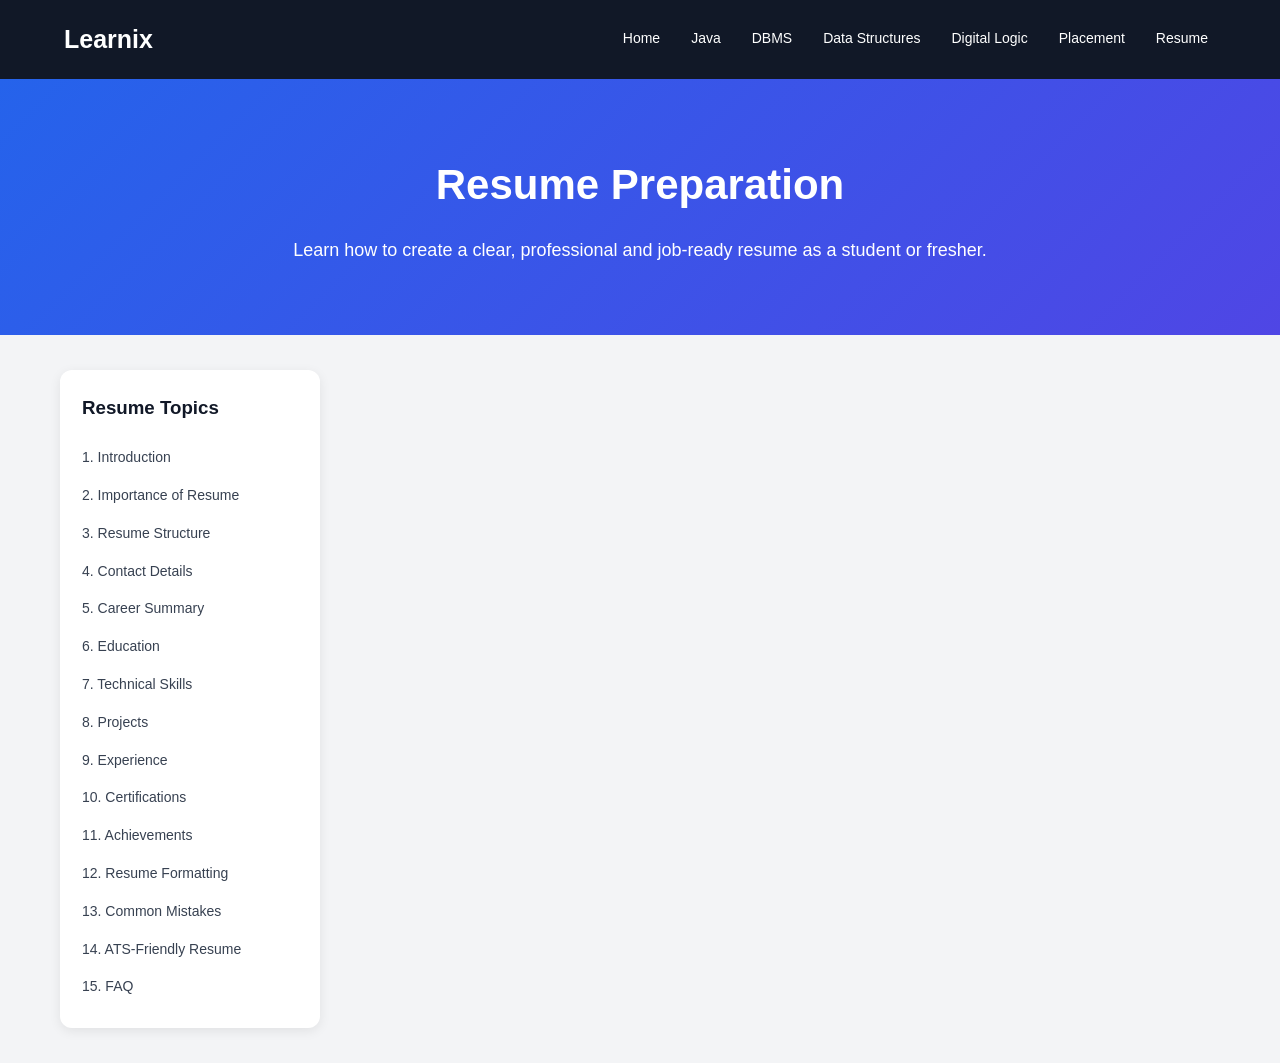
==== resume.html @ 92ce7f6e "Create resume.html" ====
<!DOCTYPE html>
<html lang="en">
<head>

  <meta charset="UTF-8">

  <meta name="viewport" content="width=device-width, initial-scale=1.0">

  <title>Resume Preparation: Complete Guide | Learnix</title>

  <meta
    name="description"
    content="Learn how to create a professional resume with simple guidance on resume sections, skills, projects, education, formatting and interview preparation."
  >

  <meta
    name="keywords"
    content="resume preparation, resume format, student resume, fresher resume, resume tips, job resume, professional resume"
  >

  <meta name="author" content="Learnix">


  <style>

    * {
      box-sizing: border-box;
      margin: 0;
      padding: 0;
    }

    body {
      font-family: Arial, Helvetica, sans-serif;
      background: #f3f4f6;
      color: #1f2937;
      line-height: 1.7;
    }


    /* HEADER */

    header {
      background: #111827;
      color: white;
      padding: 18px 5%;
      position: sticky;
      top: 0;
      z-index: 1000;
    }

    .nav-container {
      max-width: 1200px;
      margin: auto;
      display: flex;
      justify-content: space-between;
      align-items: center;
      gap: 20px;
    }

    .logo {
      font-size: 25px;
      font-weight: bold;
      color: white;
      text-decoration: none;
    }

    nav {
      display: flex;
      flex-wrap: wrap;
      gap: 15px;
    }

    nav a {
      color: white;
      text-decoration: none;
      font-size: 14px;
      padding: 6px 8px;
      border-radius: 5px;
    }

    nav a:hover {
      background: #374151;
    }


    /* HERO */

    .hero {
      background: linear-gradient(135deg, #2563eb, #4f46e5);
      color: white;
      text-align: center;
      padding: 70px 20px;
    }

    .hero h1 {
      font-size: 42px;
      margin-bottom: 15px;
    }

    .hero p {
      max-width: 800px;
      margin: auto;
      font-size: 18px;
    }


    /* PAGE LAYOUT */

    .page-container {
      max-width: 1200px;
      margin: 35px auto;
      padding: 0 20px;
      display: grid;
      grid-template-columns: 260px 1fr;
      gap: 30px;
    }


    /* SIDEBAR */

    .sidebar {
      background: white;
      padding: 22px;
      border-radius: 12px;
      height: fit-content;
      position: sticky;
      top: 90px;
      box-shadow: 0 3px 12px rgba(0, 0, 0, 0.08);
    }

    .sidebar h3 {
      margin-bottom: 15px;
      color: #111827;
    }

    .sidebar a {
      display: block;
      color: #374151;
      text-decoration: none;
      padding: 7px 0;
      font-size: 14px;
    }

    .sidebar a:hover {
      color: #2563eb;
    }


    /* CONTENT */

    .content-section {
      background: white;
      padding: 28px;
      margin-bottom: 25px;
      border-radius: 12px;
      box-shadow: 0 3px 12px rgba(0, 0, 0, 0.07);
    }

    .content-section h2 {
      color: #111827;
      margin-bottom: 15px;
      font-size: 28px;
    }

    .content-section h3 {
      color: #2563eb;
      margin-top: 22px;
      margin-bottom: 10px;
      font-size: 21px;
    }

    .content-section p {
      margin-bottom: 14px;
    }

    .content-section ul,
    .content-section ol {
      margin-left: 25px;
      margin-bottom: 15px;
    }

    .content-section li {
      margin-bottom: 7px;
    }


    /* INFO BOX */

    .info-box {
      background: #eff6ff;
      border-left: 5px solid #2563eb;
      padding: 16px;
      margin: 18px 0;
      border-radius: 6px;
    }


    /* CODE / EXAMPLE BOX */

    .code-box {
      background: #111827;
      color: #f9fafb;
      padding: 18px;
      border-radius: 8px;
      margin: 18px 0;
      overflow-x: auto;
      white-space: pre-wrap;
      font-family: "Courier New", monospace;
      font-size: 14px;
    }


    /* TABLE */

    table {
      width: 100%;
      border-collapse: collapse;
      margin: 20px 0;
      background: white;
    }

    th,
    td {
      border: 1px solid #d1d5db;
      padding: 10px;
      text-align: center;
    }

    th {
      background: #e5e7eb;
      font-weight: bold;
    }


    /* FOOTER */

    footer {
      background: #111827;
      color: white;
      padding: 35px 20px;
      margin-top: 40px;
      text-align: center;
    }

    .footer-links {
      margin: 15px 0;
      display: flex;
      justify-content: center;
      flex-wrap: wrap;
      gap: 18px;
    }

    .footer-links a {
      color: #dbeafe;
      text-decoration: none;
      font-size: 14px;
    }

    .footer-links a:hover {
      color: white;
      text-decoration: underline;
    }


    /* MOBILE */

    @media (max-width: 800px) {

      .nav-container {
        flex-direction: column;
      }

      nav {
        justify-content: center;
      }

      .hero h1 {
        font-size: 32px;
      }

      .page-container {
        grid-template-columns: 1fr;
      }

      .sidebar {
        position: static;
      }

      .content-section {
        padding: 20px;
      }

      table {
        display: block;
        overflow-x: auto;
        white-space: nowrap;
      }

    }

  </style>

</head>


<body>


  <!-- HEADER -->

  <header>

    <div class="nav-container">

      <a href="index.html" class="logo">
        Learnix
      </a>

      <nav>

        <a href="index.html">Home</a>

        <a href="java.html">Java</a>

        <a href="dbms.html">DBMS</a>

        <a href="data-structures.html">Data Structures</a>

        <a href="digital-logic.html">Digital Logic</a>

        <a href="placement.html">Placement</a>

        <a href="resume.html">Resume</a>

      </nav>

    </div>

  </header>


  <!-- HERO -->

  <section class="hero">

    <h1>Resume Preparation</h1>

    <p>
      Learn how to create a clear, professional and
      job-ready resume as a student or fresher.
    </p>

  </section>


  <!-- PAGE CONTAINER -->

  <div class="page-container">


    <!-- SIDEBAR -->

    <aside class="sidebar">

      <h3>Resume Topics</h3>

      <a href="#introduction">1. Introduction</a>

      <a href="#resume-importance">2. Importance of Resume</a>

      <a href="#resume-structure">3. Resume Structure</a>

      <a href="#contact-details">4. Contact Details</a>

      <a href="#career-summary">5. Career Summary</a>

      <a href="#education">6. Education</a>

      <a href="#skills">7. Technical Skills</a>

      <a href="#projects">8. Projects</a>

      <a href="#experience">9. Experience</a>

      <a href="#certifications">10. Certifications</a>

      <a href="#achievements">11. Achievements</a>

      <a href="#formatting">12. Resume Formatting</a>

      <a href="#mistakes">13. Common Mistakes</a>

      <a href="#ats">14. ATS-Friendly Resume</a>

      <a href="#faq">15. FAQ</a>

    </aside>


    <!-- MAIN CONTENT -->

    <main>
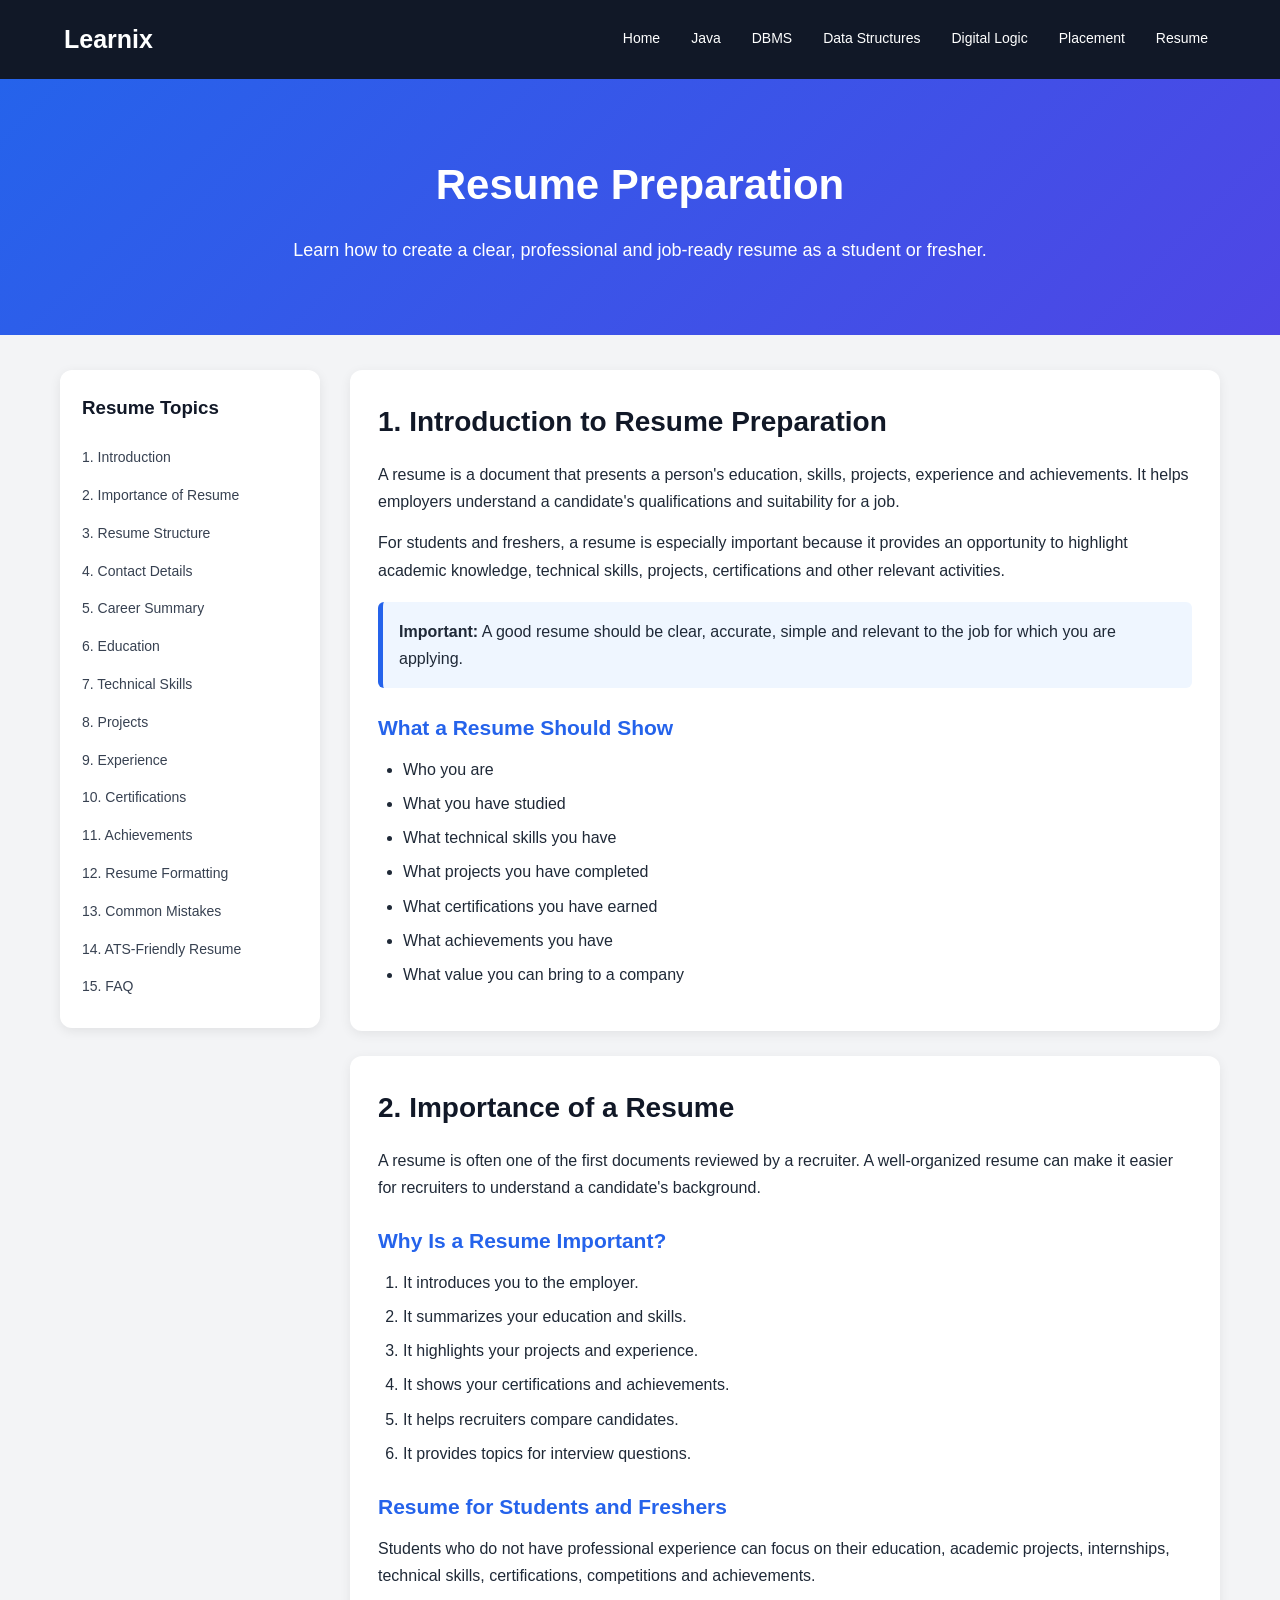
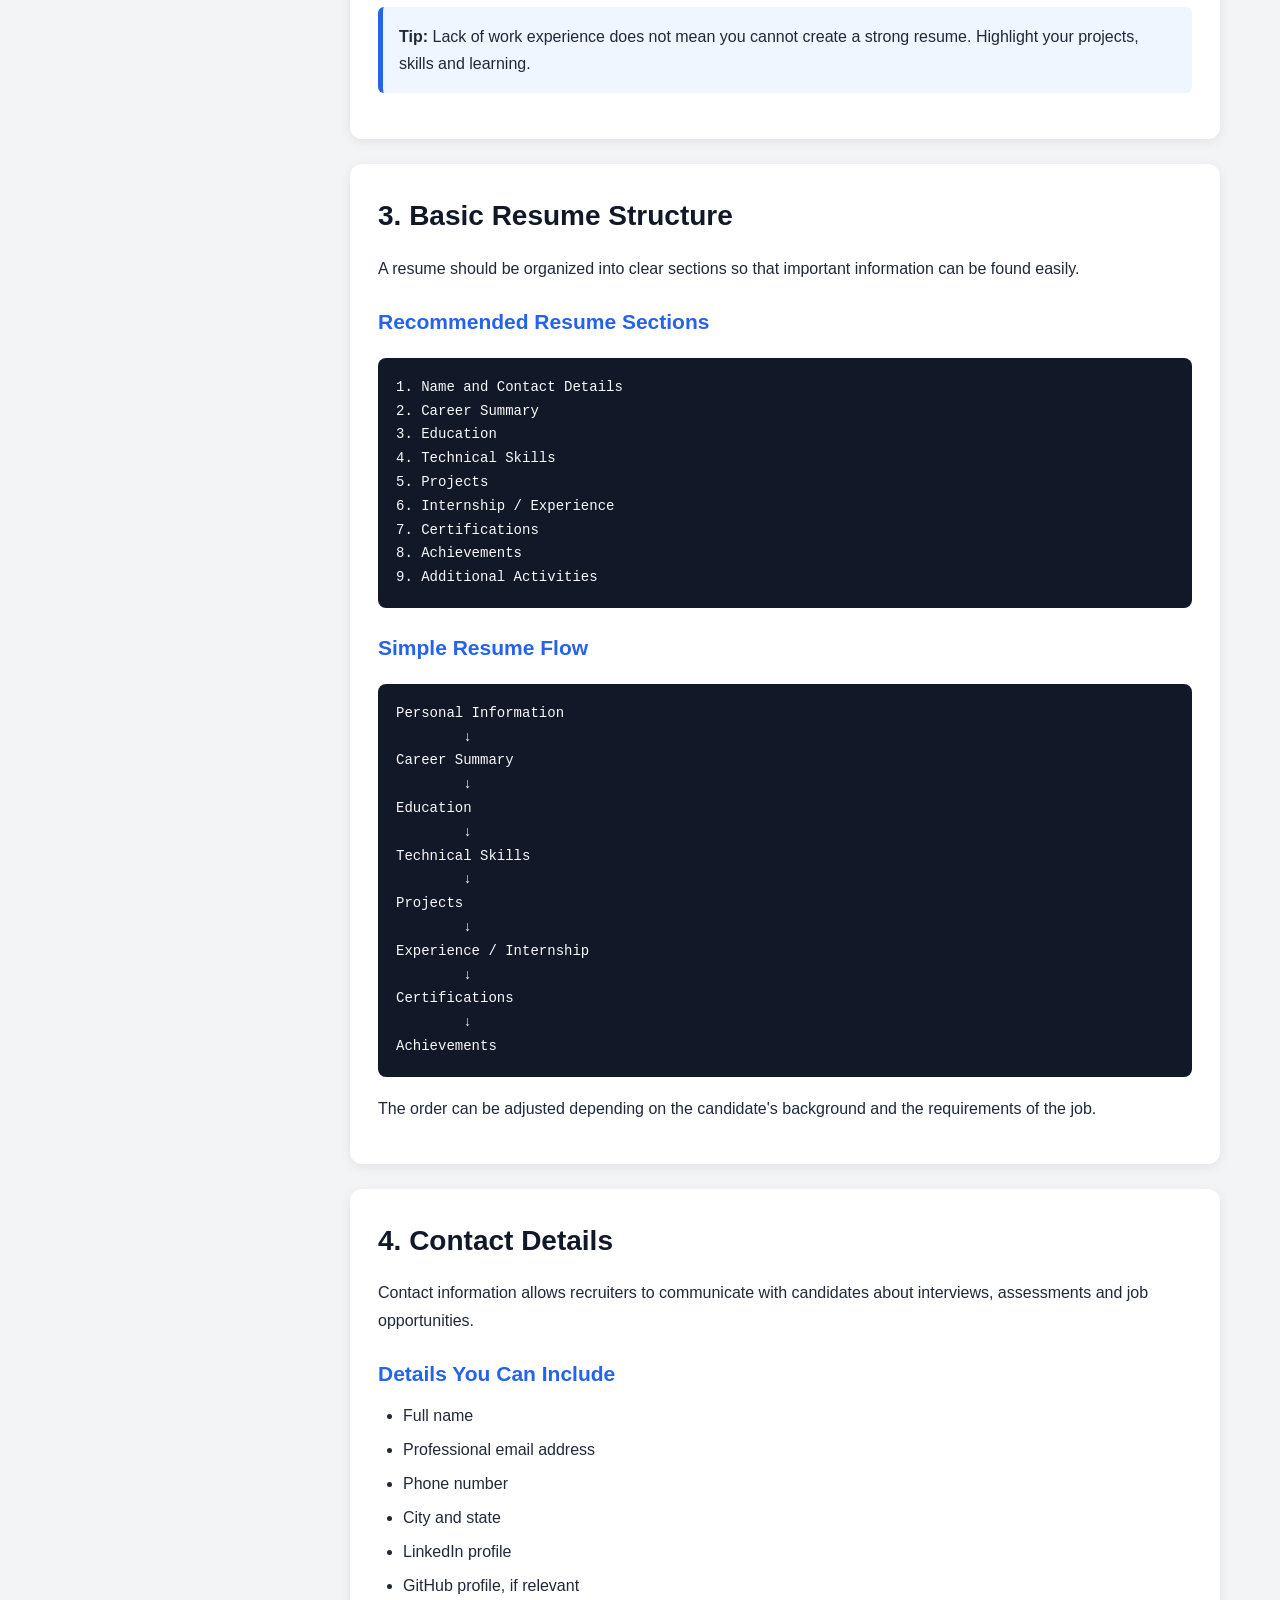
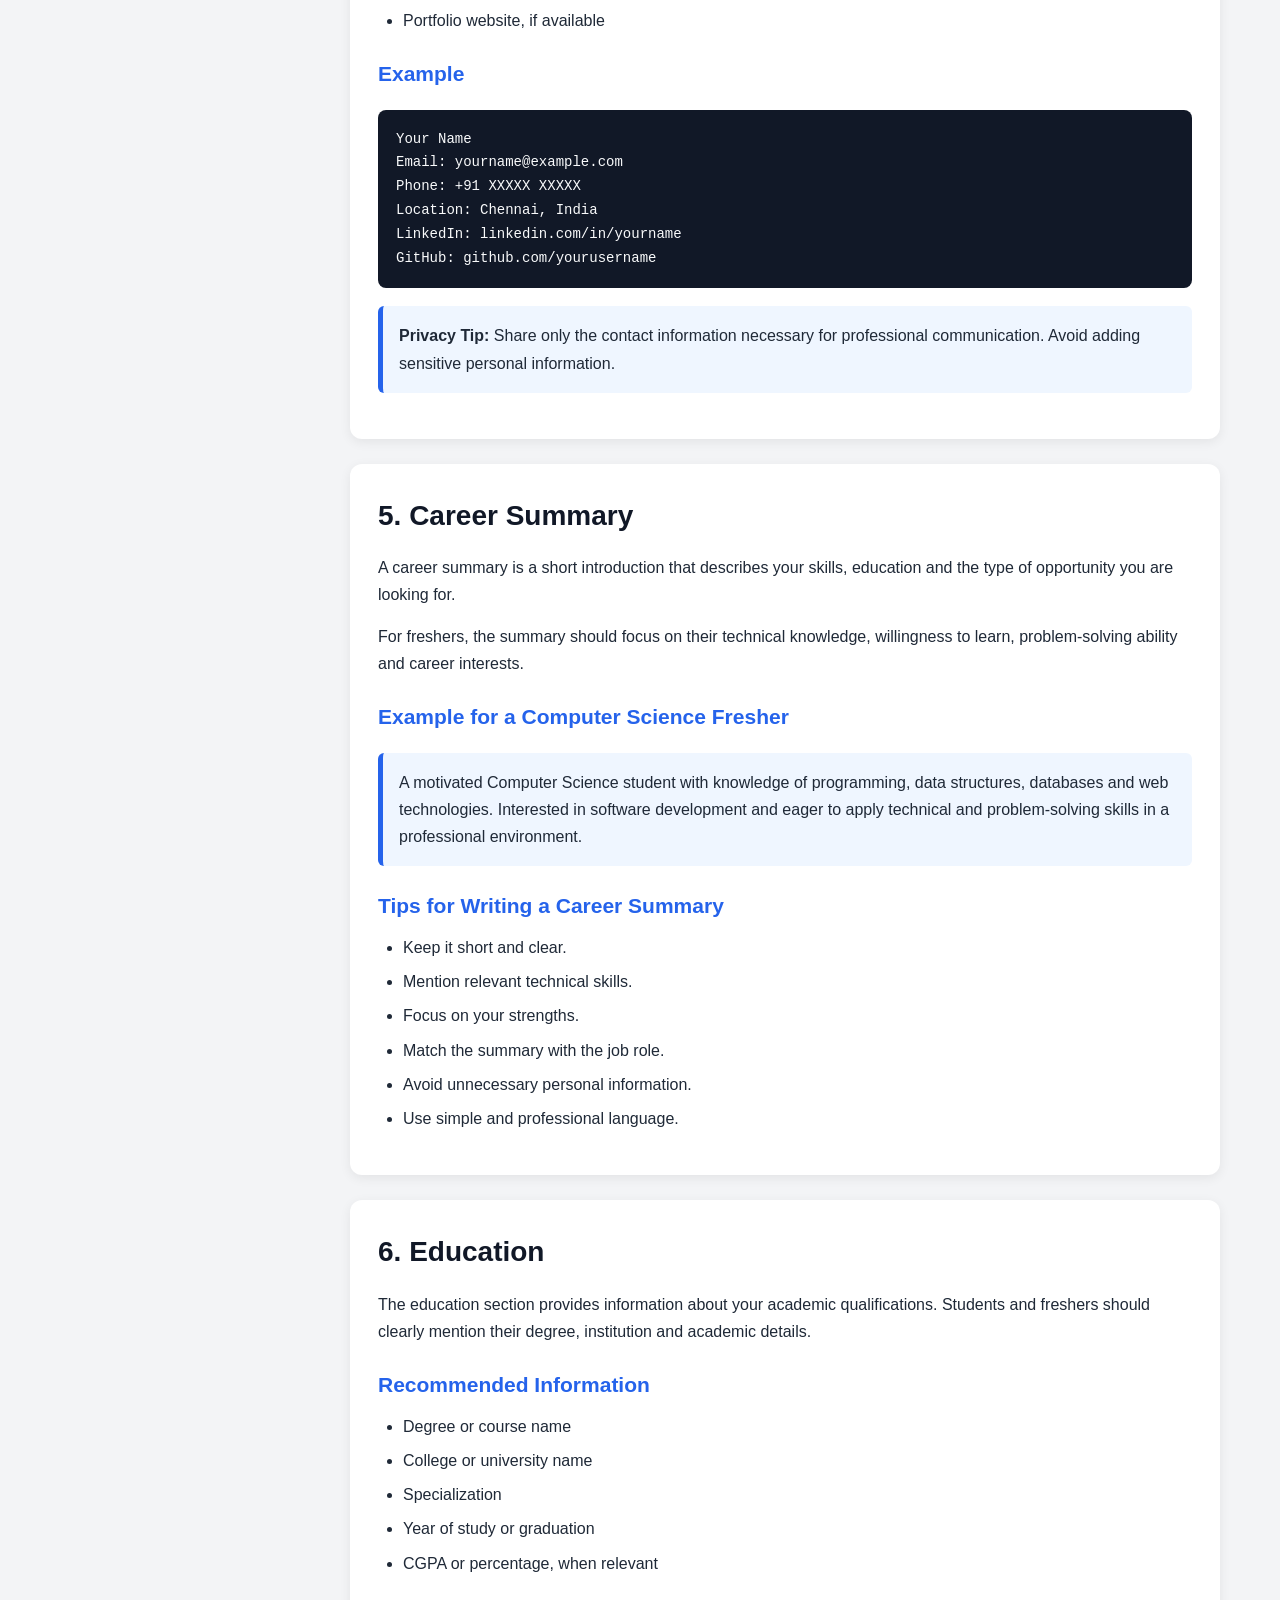
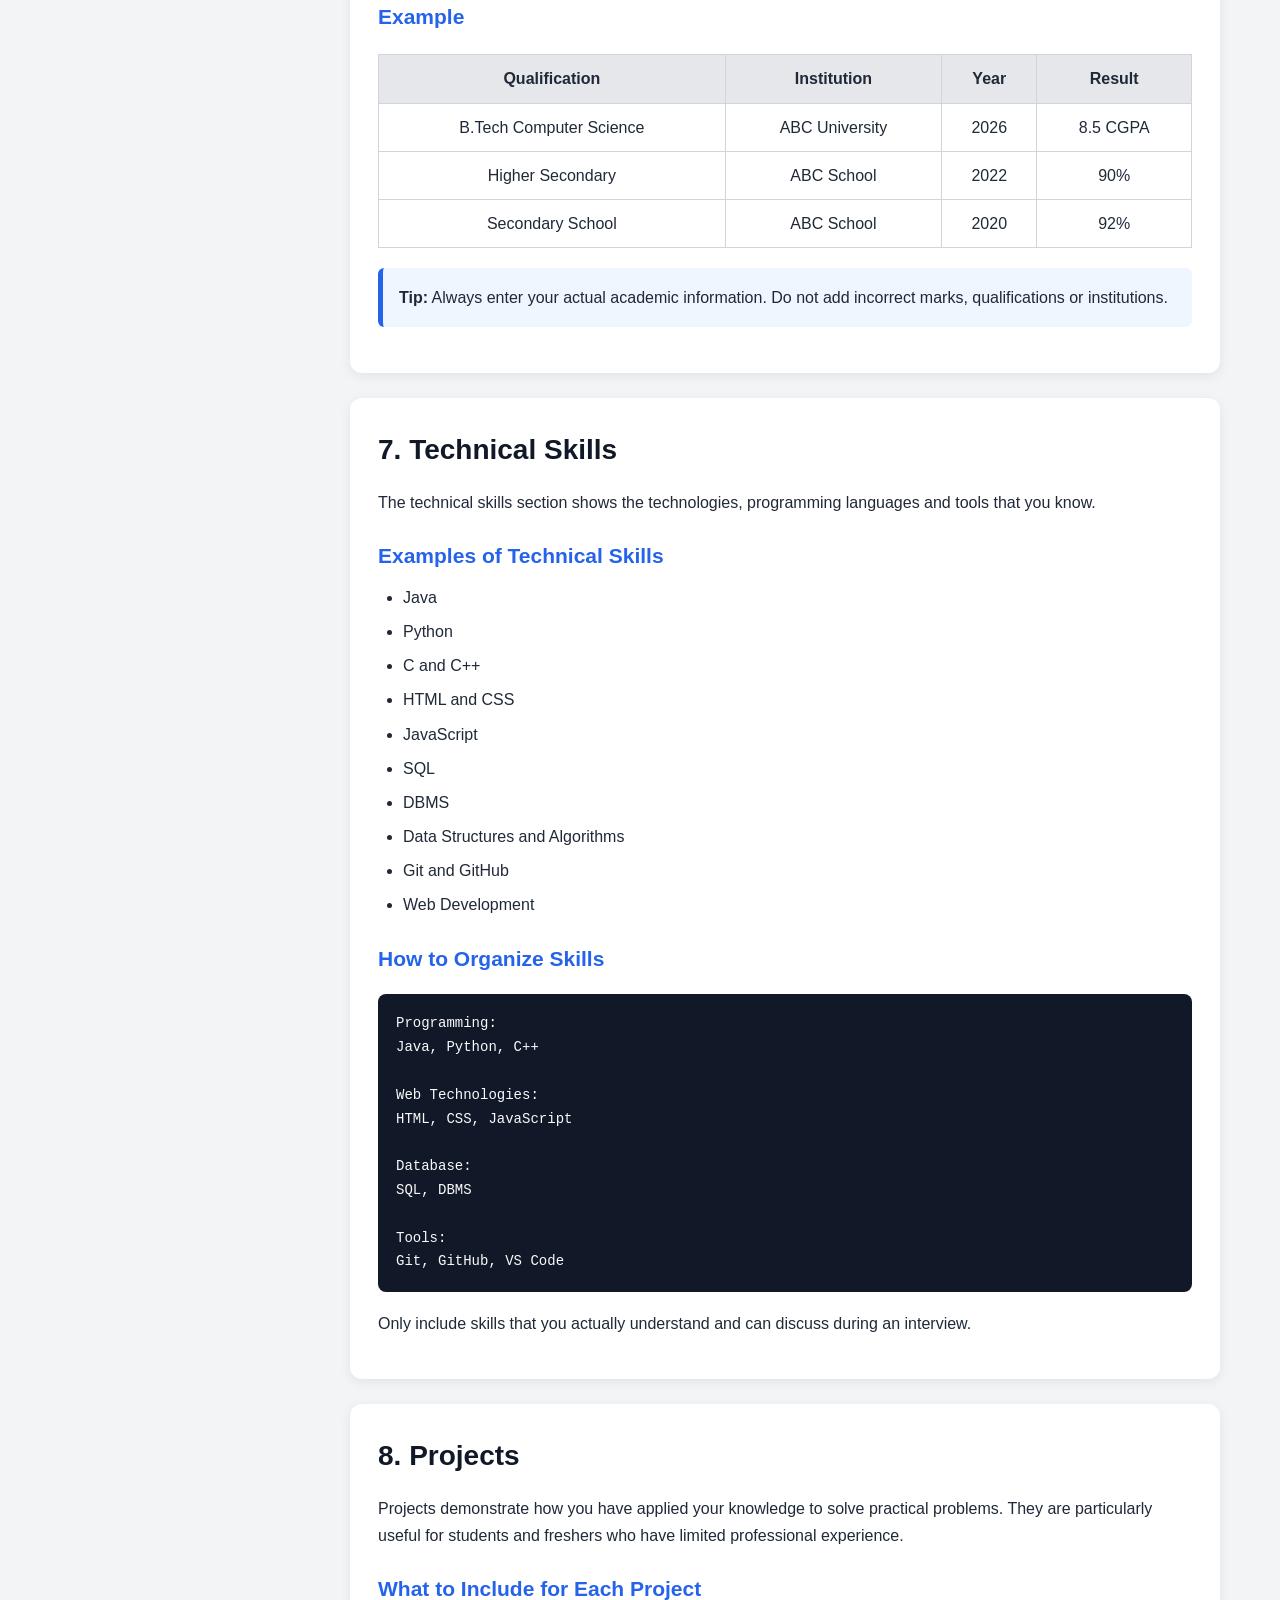
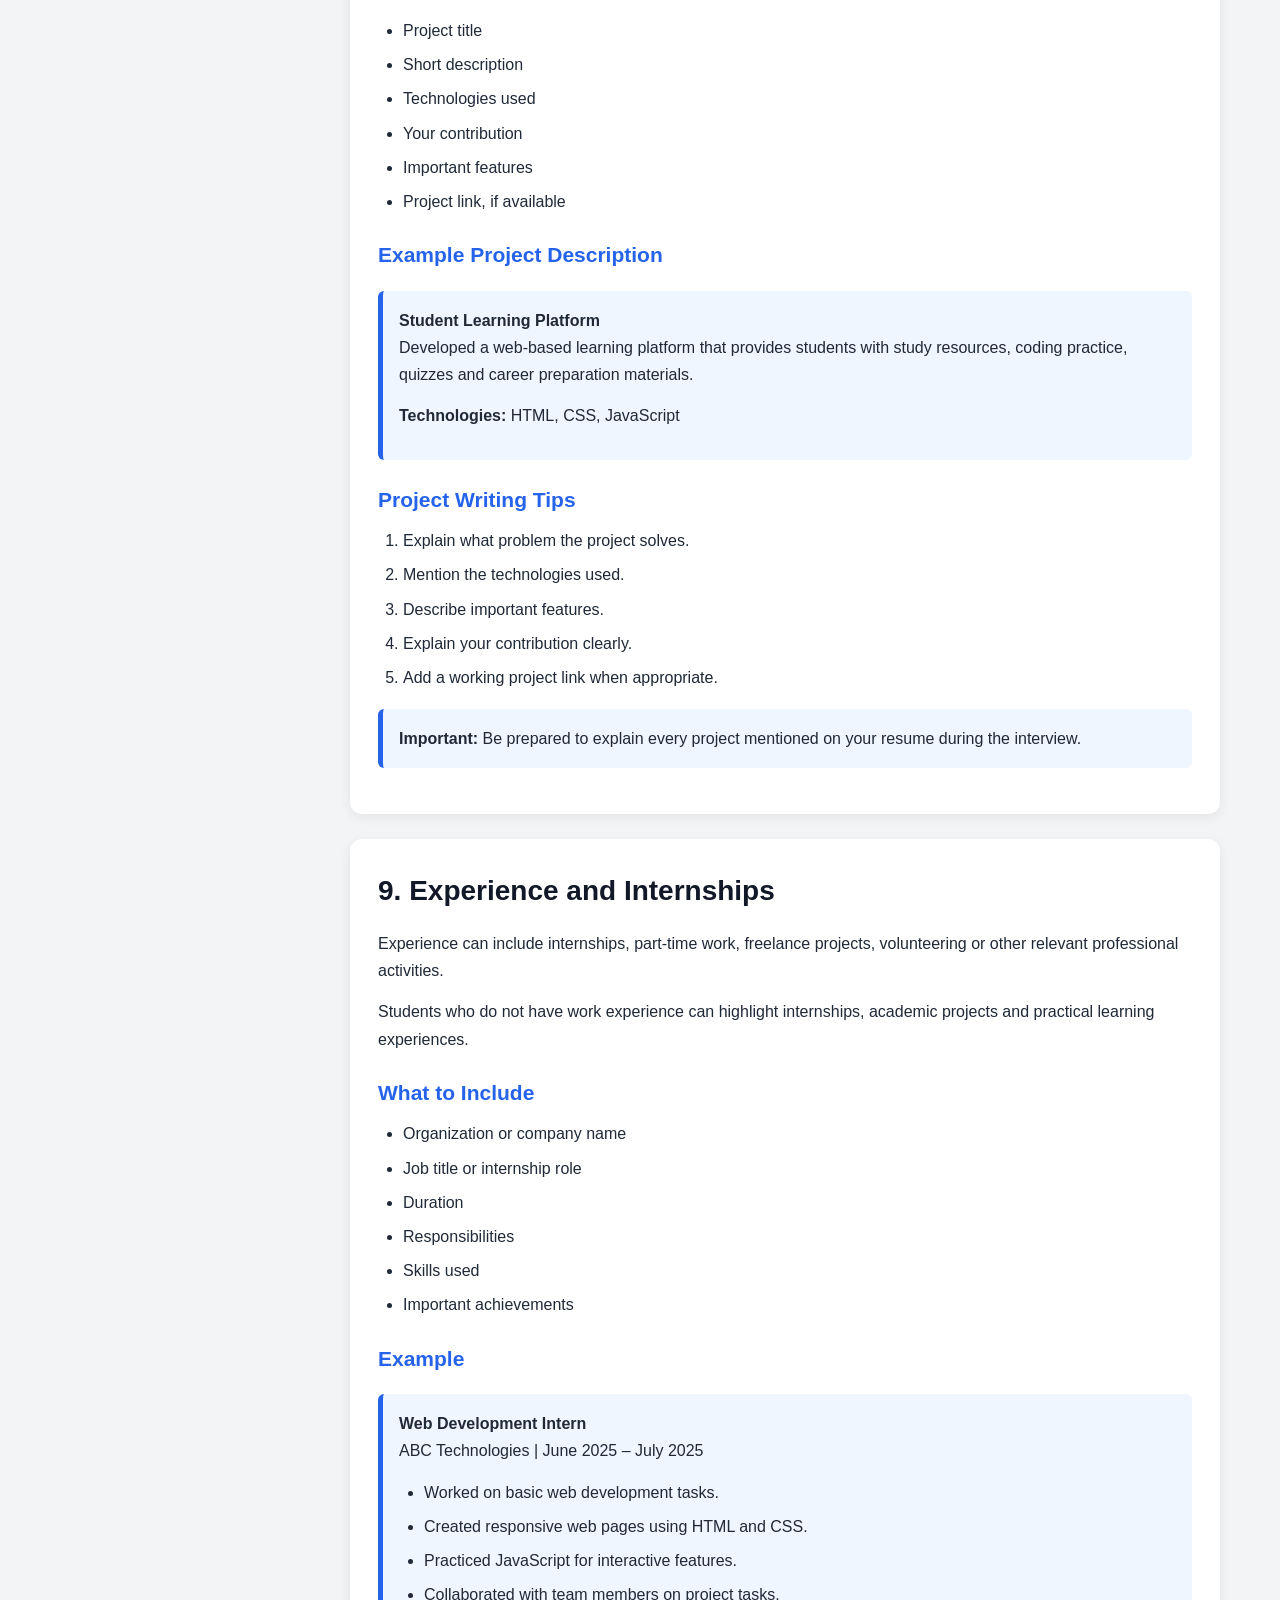
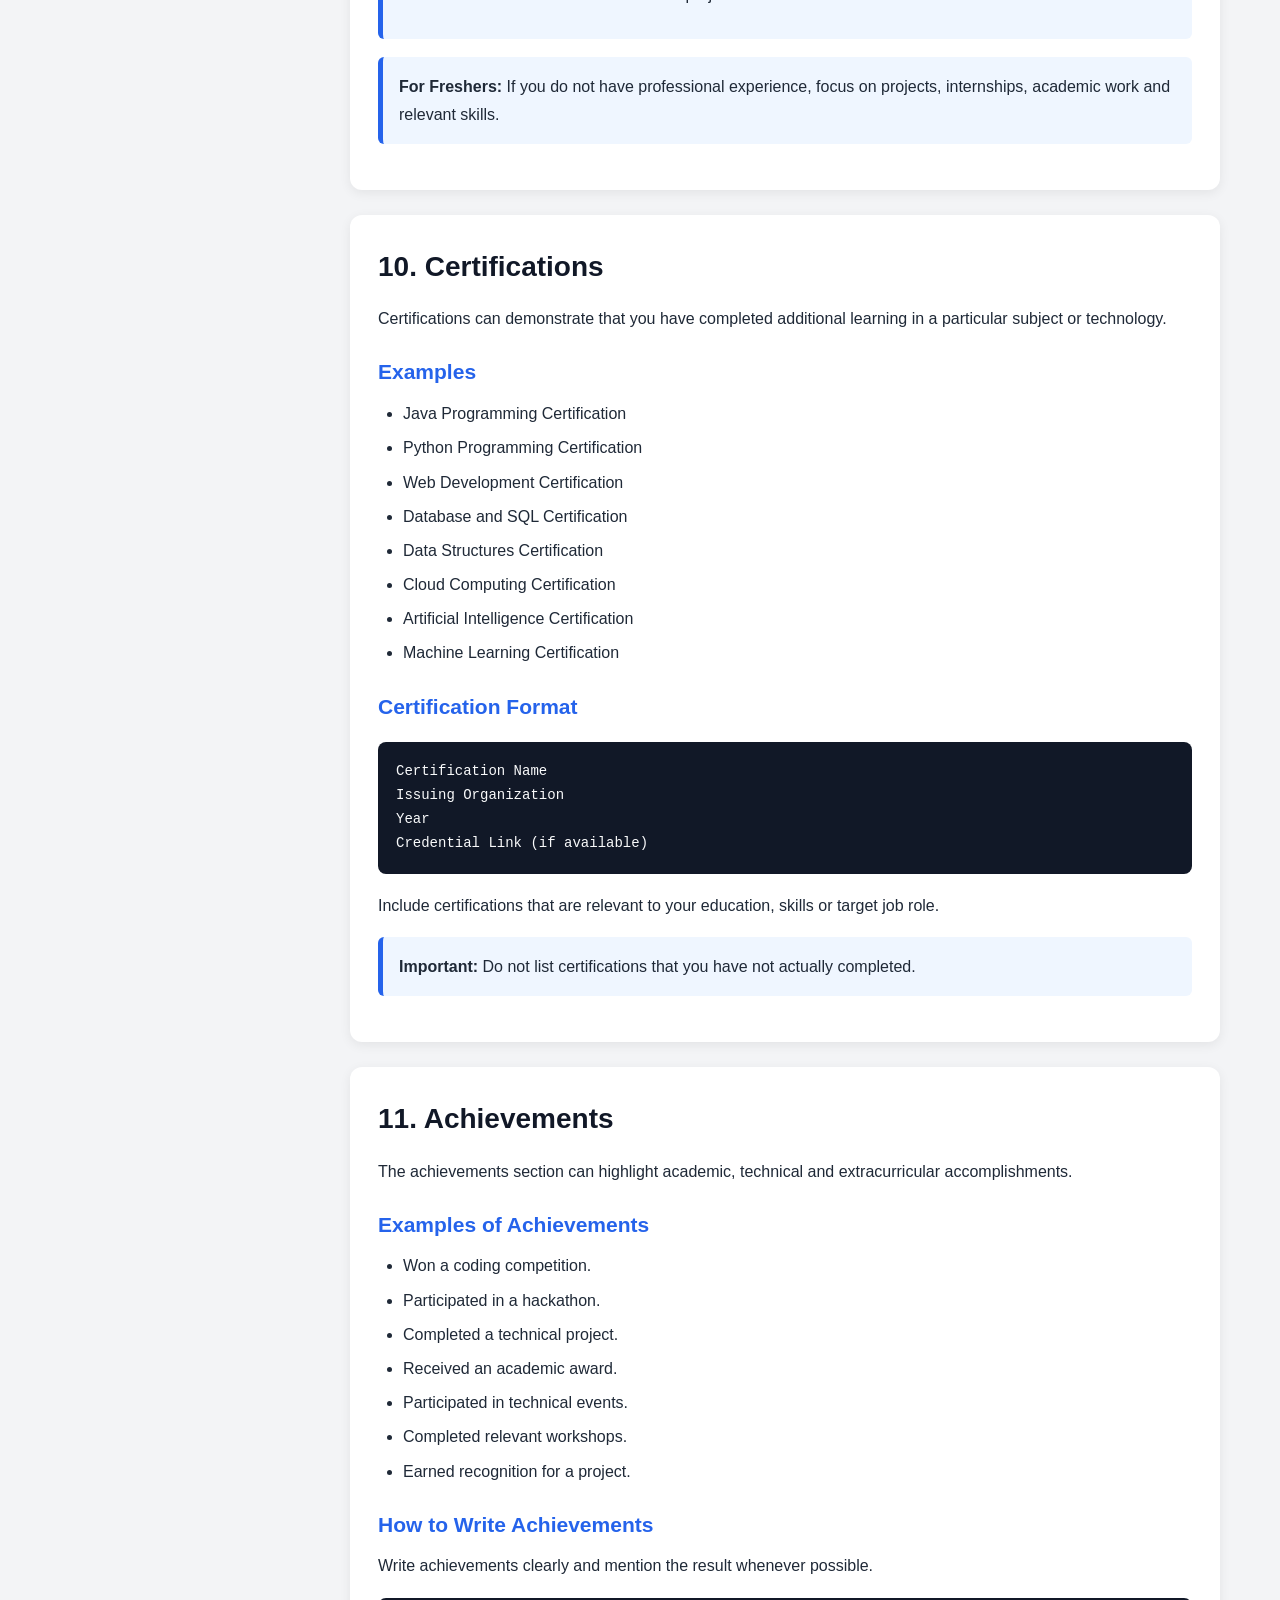
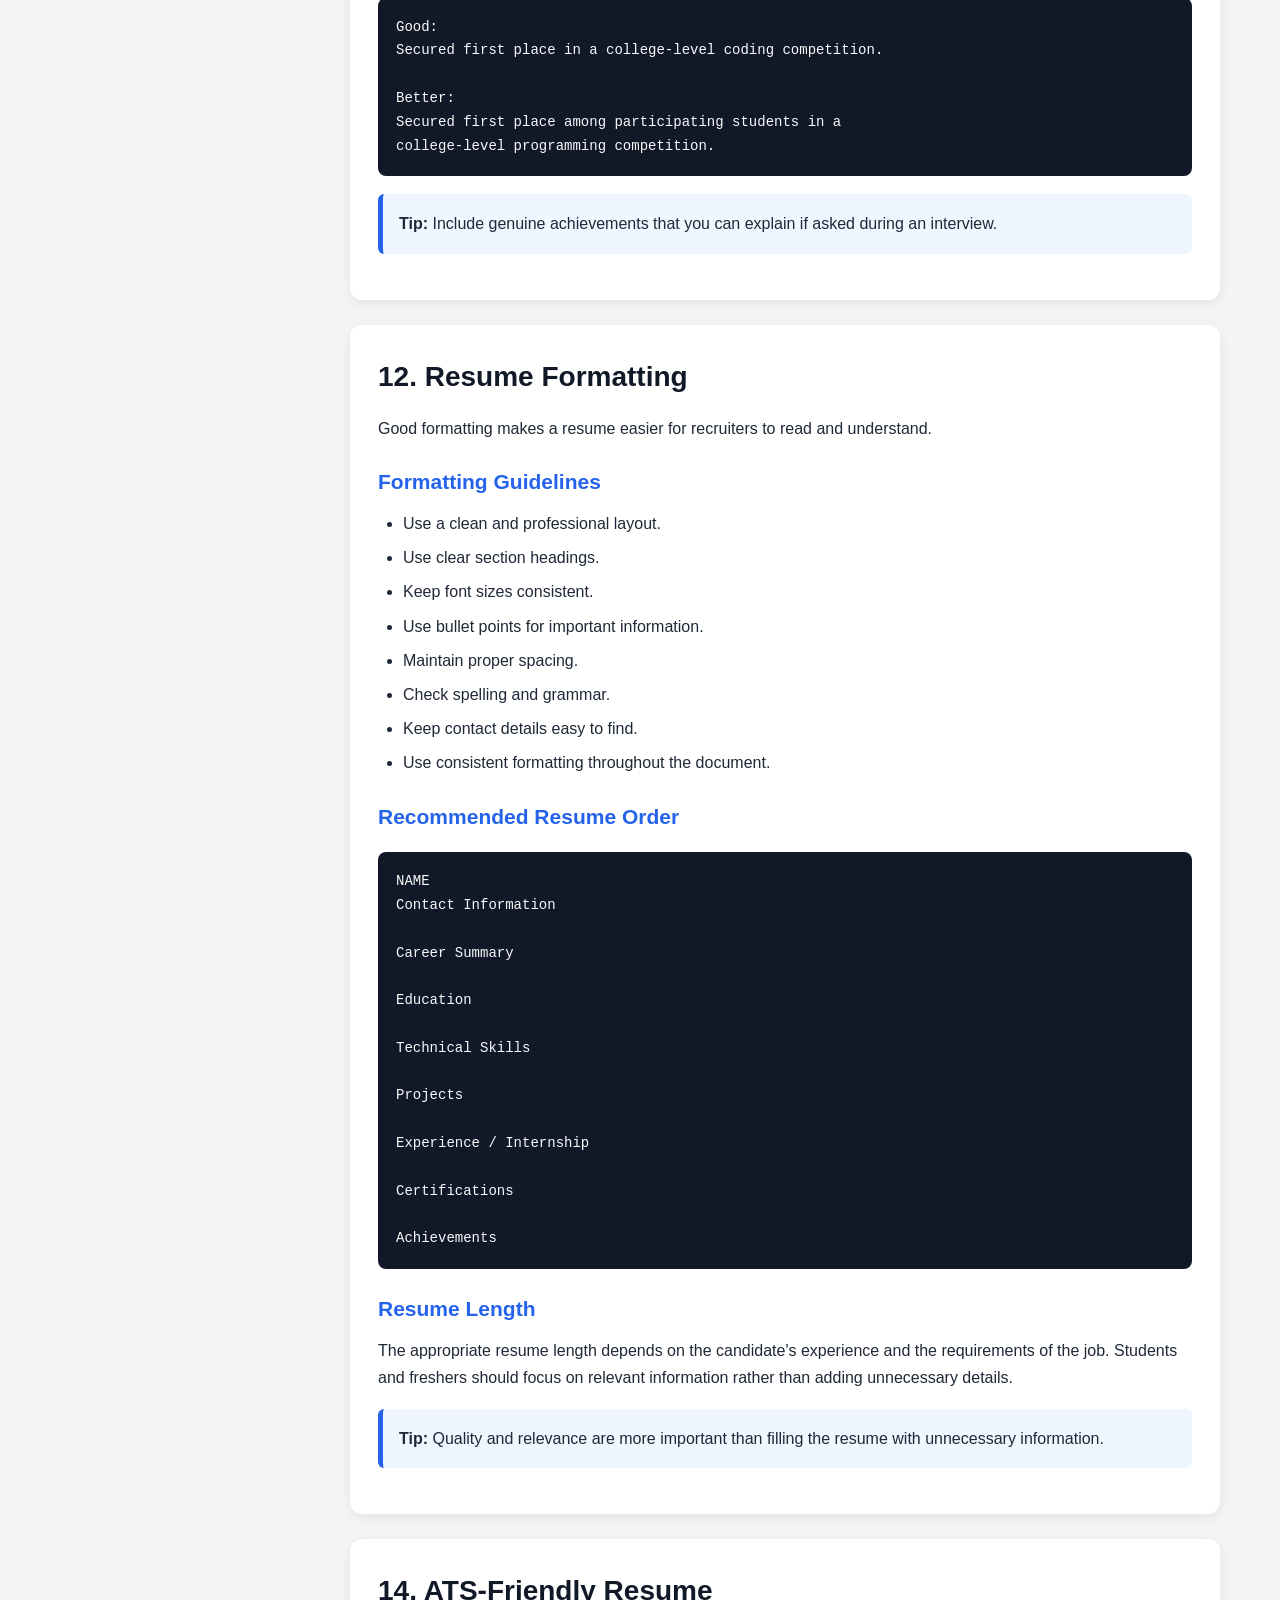
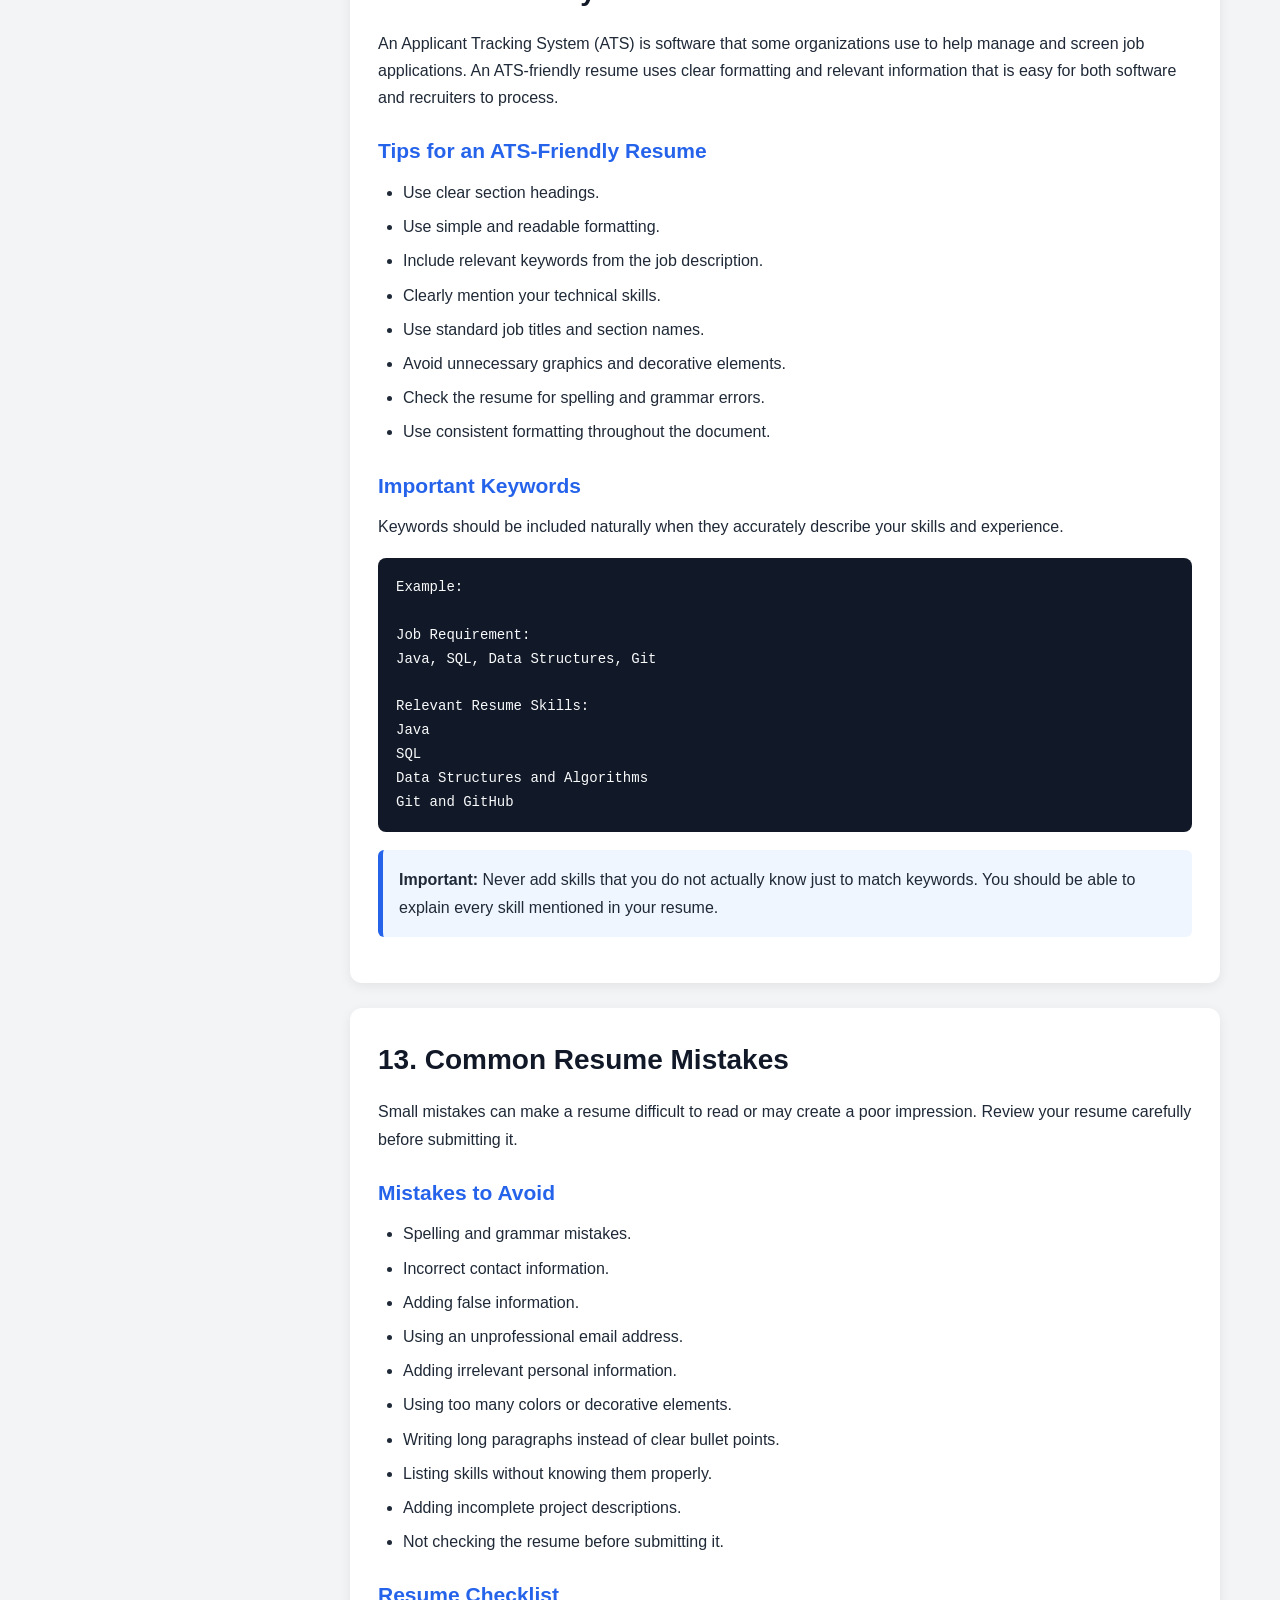
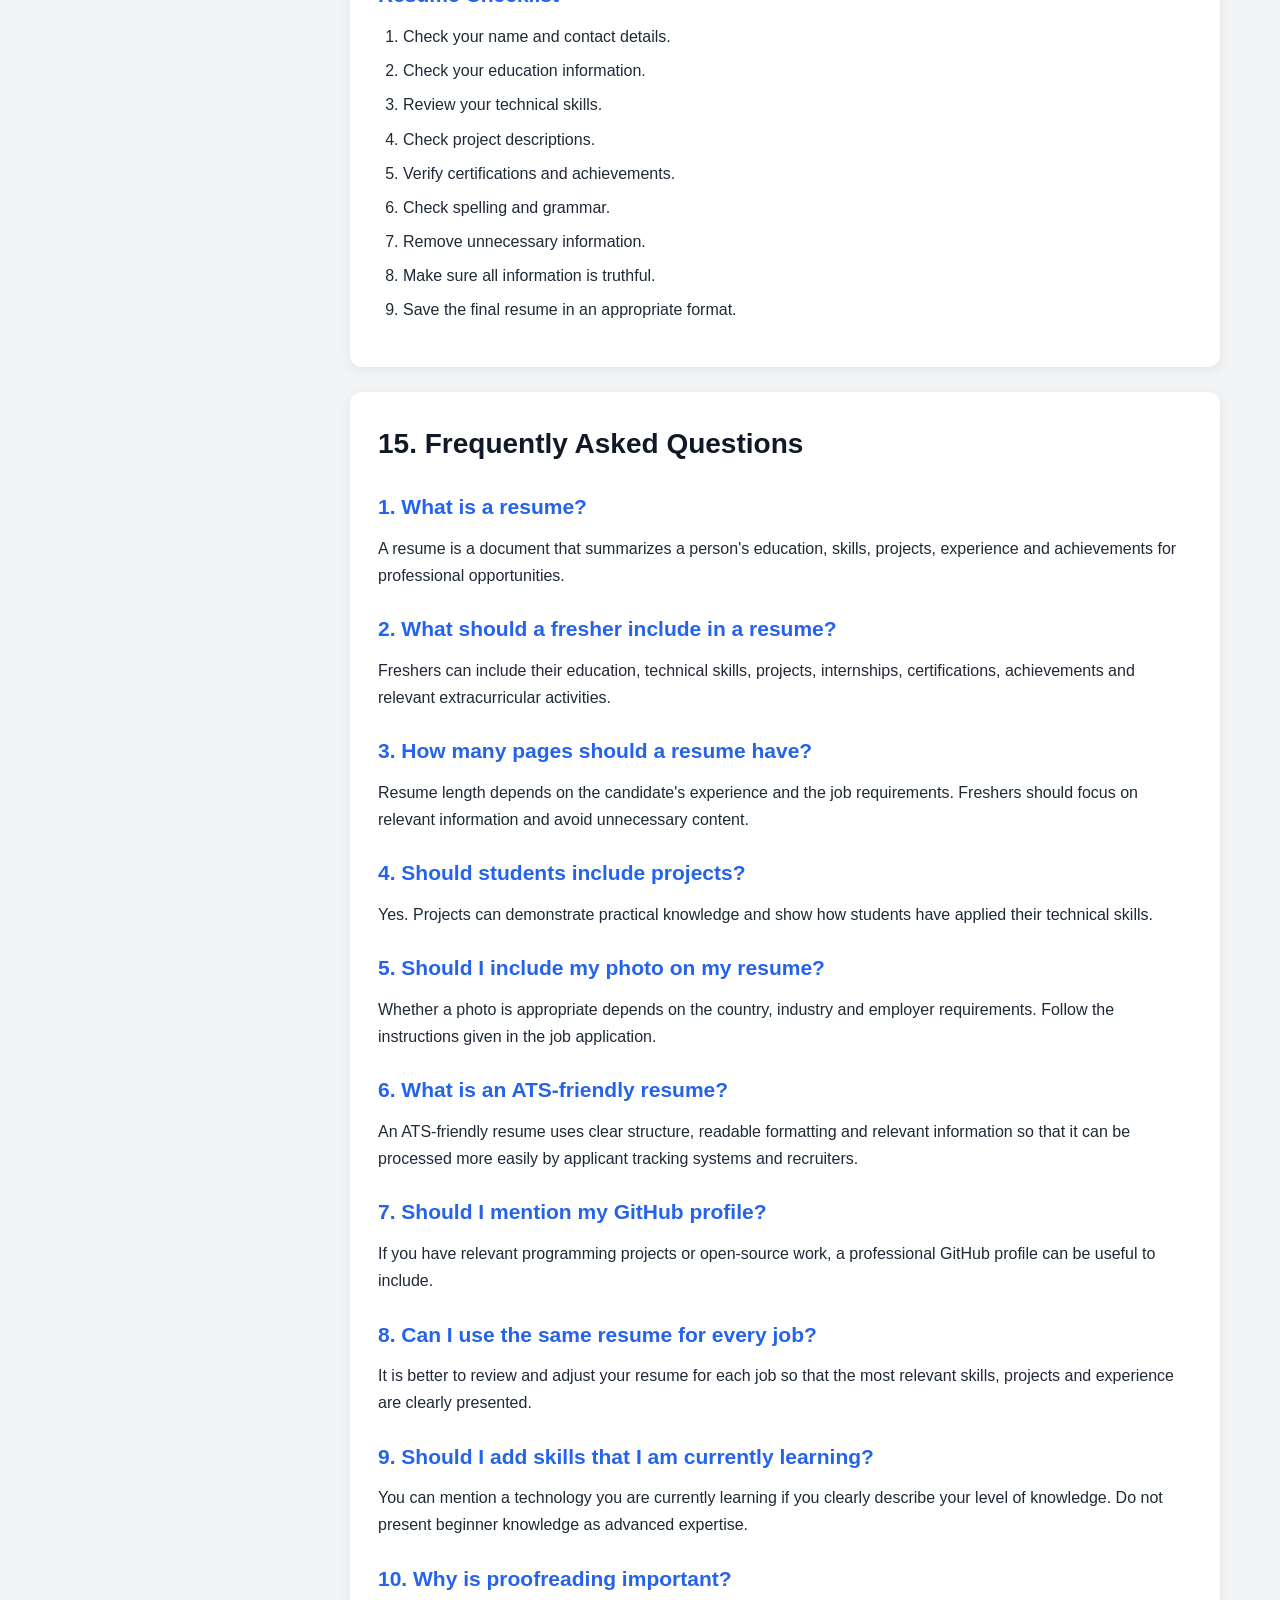
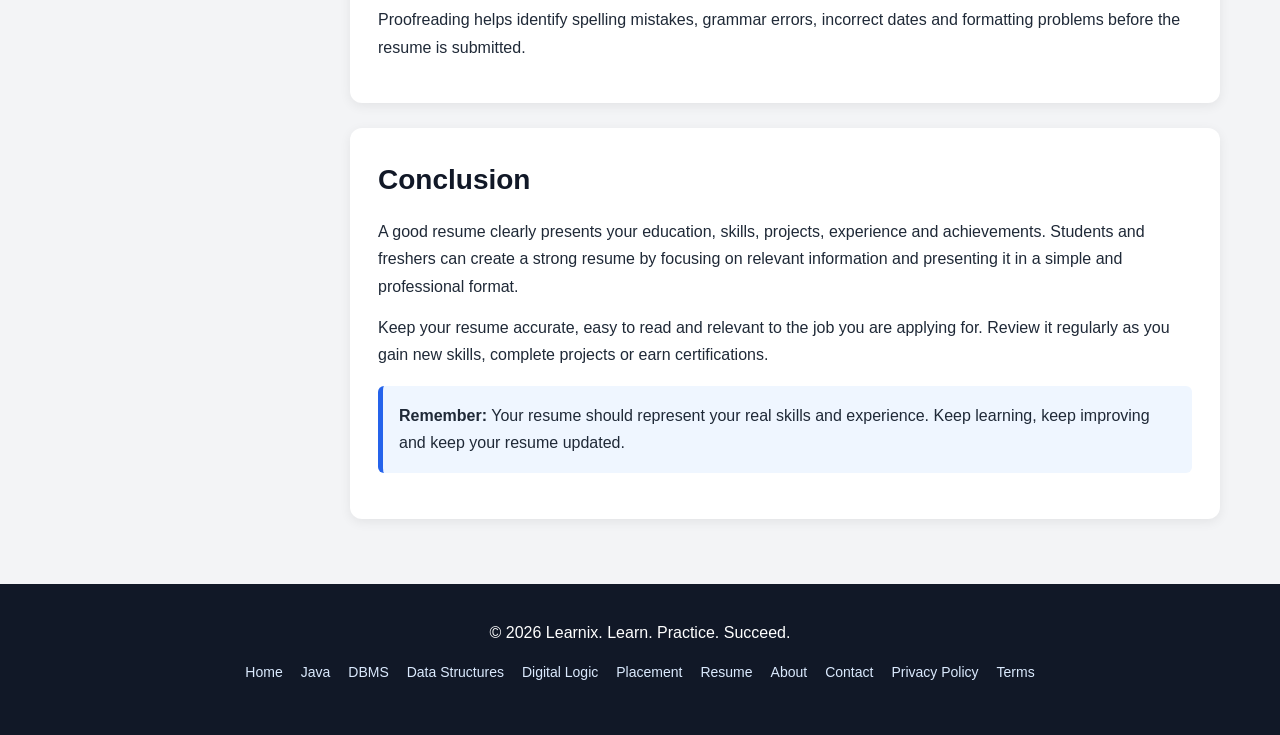
==== commit 87dda10c: "Update resume.html" ====
--- a/resume.html
+++ b/resume.html
@@ -400,3 +400,866 @@
     <!-- MAIN CONTENT -->
 
     <main>
+            <!-- INTRODUCTION -->
+
+      <section class="content-section" id="introduction">
+
+        <h2>1. Introduction to Resume Preparation</h2>
+
+        <p>
+          A resume is a document that presents a person's education,
+          skills, projects, experience and achievements. It helps
+          employers understand a candidate's qualifications and
+          suitability for a job.
+        </p>
+
+        <p>
+          For students and freshers, a resume is especially important
+          because it provides an opportunity to highlight academic
+          knowledge, technical skills, projects, certifications and
+          other relevant activities.
+        </p>
+
+        <div class="info-box">
+          <strong>Important:</strong>
+          A good resume should be clear, accurate, simple and relevant
+          to the job for which you are applying.
+        </div>
+
+        <h3>What a Resume Should Show</h3>
+
+        <ul>
+          <li>Who you are</li>
+          <li>What you have studied</li>
+          <li>What technical skills you have</li>
+          <li>What projects you have completed</li>
+          <li>What certifications you have earned</li>
+          <li>What achievements you have</li>
+          <li>What value you can bring to a company</li>
+        </ul>
+
+      </section>
+
+
+      <!-- IMPORTANCE OF RESUME -->
+
+      <section class="content-section" id="resume-importance">
+
+        <h2>2. Importance of a Resume</h2>
+
+        <p>
+          A resume is often one of the first documents reviewed by a
+          recruiter. A well-organized resume can make it easier for
+          recruiters to understand a candidate's background.
+        </p>
+
+        <h3>Why Is a Resume Important?</h3>
+
+        <ol>
+          <li>It introduces you to the employer.</li>
+          <li>It summarizes your education and skills.</li>
+          <li>It highlights your projects and experience.</li>
+          <li>It shows your certifications and achievements.</li>
+          <li>It helps recruiters compare candidates.</li>
+          <li>It provides topics for interview questions.</li>
+        </ol>
+
+        <h3>Resume for Students and Freshers</h3>
+
+        <p>
+          Students who do not have professional experience can focus
+          on their education, academic projects, internships,
+          technical skills, certifications, competitions and
+          achievements.
+        </p>
+
+        <div class="info-box">
+          <strong>Tip:</strong>
+          Lack of work experience does not mean you cannot create a
+          strong resume. Highlight your projects, skills and learning.
+        </div>
+
+      </section>
+
+
+      <!-- RESUME STRUCTURE -->
+
+      <section class="content-section" id="resume-structure">
+
+        <h2>3. Basic Resume Structure</h2>
+
+        <p>
+          A resume should be organized into clear sections so that
+          important information can be found easily.
+        </p>
+
+        <h3>Recommended Resume Sections</h3>
+
+        <div class="code-box">1. Name and Contact Details
+2. Career Summary
+3. Education
+4. Technical Skills
+5. Projects
+6. Internship / Experience
+7. Certifications
+8. Achievements
+9. Additional Activities</div>
+
+        <h3>Simple Resume Flow</h3>
+
+        <div class="code-box">Personal Information
+        ↓
+Career Summary
+        ↓
+Education
+        ↓
+Technical Skills
+        ↓
+Projects
+        ↓
+Experience / Internship
+        ↓
+Certifications
+        ↓
+Achievements</div>
+
+        <p>
+          The order can be adjusted depending on the candidate's
+          background and the requirements of the job.
+        </p>
+
+      </section>
+
+
+      <!-- CONTACT DETAILS -->
+
+      <section class="content-section" id="contact-details">
+
+        <h2>4. Contact Details</h2>
+
+        <p>
+          Contact information allows recruiters to communicate with
+          candidates about interviews, assessments and job opportunities.
+        </p>
+
+        <h3>Details You Can Include</h3>
+
+        <ul>
+          <li>Full name</li>
+          <li>Professional email address</li>
+          <li>Phone number</li>
+          <li>City and state</li>
+          <li>LinkedIn profile</li>
+          <li>GitHub profile, if relevant</li>
+          <li>Portfolio website, if available</li>
+        </ul>
+
+        <h3>Example</h3>
+
+        <div class="code-box">Your Name
+Email: yourname@example.com
+Phone: +91 XXXXX XXXXX
+Location: Chennai, India
+LinkedIn: linkedin.com/in/yourname
+GitHub: github.com/yourusername</div>
+
+        <div class="info-box">
+          <strong>Privacy Tip:</strong>
+          Share only the contact information necessary for professional
+          communication. Avoid adding sensitive personal information.
+        </div>
+
+      </section>
+            <!-- CAREER SUMMARY -->
+
+      <section class="content-section" id="career-summary">
+
+        <h2>5. Career Summary</h2>
+
+        <p>
+          A career summary is a short introduction that describes
+          your skills, education and the type of opportunity you are
+          looking for.
+        </p>
+
+        <p>
+          For freshers, the summary should focus on their technical
+          knowledge, willingness to learn, problem-solving ability
+          and career interests.
+        </p>
+
+        <h3>Example for a Computer Science Fresher</h3>
+
+        <div class="info-box">
+          A motivated Computer Science student with knowledge of
+          programming, data structures, databases and web technologies.
+          Interested in software development and eager to apply
+          technical and problem-solving skills in a professional
+          environment.
+        </div>
+
+        <h3>Tips for Writing a Career Summary</h3>
+
+        <ul>
+          <li>Keep it short and clear.</li>
+          <li>Mention relevant technical skills.</li>
+          <li>Focus on your strengths.</li>
+          <li>Match the summary with the job role.</li>
+          <li>Avoid unnecessary personal information.</li>
+          <li>Use simple and professional language.</li>
+        </ul>
+
+      </section>
+
+
+      <!-- EDUCATION -->
+
+      <section class="content-section" id="education">
+
+        <h2>6. Education</h2>
+
+        <p>
+          The education section provides information about your
+          academic qualifications. Students and freshers should
+          clearly mention their degree, institution and academic
+          details.
+        </p>
+
+        <h3>Recommended Information</h3>
+
+        <ul>
+          <li>Degree or course name</li>
+          <li>College or university name</li>
+          <li>Specialization</li>
+          <li>Year of study or graduation</li>
+          <li>CGPA or percentage, when relevant</li>
+        </ul>
+
+        <h3>Example</h3>
+
+        <table>
+
+          <tr>
+            <th>Qualification</th>
+            <th>Institution</th>
+            <th>Year</th>
+            <th>Result</th>
+          </tr>
+
+          <tr>
+            <td>B.Tech Computer Science</td>
+            <td>ABC University</td>
+            <td>2026</td>
+            <td>8.5 CGPA</td>
+          </tr>
+
+          <tr>
+            <td>Higher Secondary</td>
+            <td>ABC School</td>
+            <td>2022</td>
+            <td>90%</td>
+          </tr>
+
+          <tr>
+            <td>Secondary School</td>
+            <td>ABC School</td>
+            <td>2020</td>
+            <td>92%</td>
+          </tr>
+
+        </table>
+
+        <div class="info-box">
+          <strong>Tip:</strong>
+          Always enter your actual academic information. Do not
+          add incorrect marks, qualifications or institutions.
+        </div>
+
+      </section>
+
+
+      <!-- TECHNICAL SKILLS -->
+
+      <section class="content-section" id="skills">
+
+        <h2>7. Technical Skills</h2>
+
+        <p>
+          The technical skills section shows the technologies,
+          programming languages and tools that you know.
+        </p>
+
+        <h3>Examples of Technical Skills</h3>
+
+        <ul>
+          <li>Java</li>
+          <li>Python</li>
+          <li>C and C++</li>
+          <li>HTML and CSS</li>
+          <li>JavaScript</li>
+          <li>SQL</li>
+          <li>DBMS</li>
+          <li>Data Structures and Algorithms</li>
+          <li>Git and GitHub</li>
+          <li>Web Development</li>
+        </ul>
+
+        <h3>How to Organize Skills</h3>
+
+        <div class="code-box">Programming:
+Java, Python, C++
+
+Web Technologies:
+HTML, CSS, JavaScript
+
+Database:
+SQL, DBMS
+
+Tools:
+Git, GitHub, VS Code</div>
+
+        <p>
+          Only include skills that you actually understand and can
+          discuss during an interview.
+        </p>
+
+      </section>
+
+
+      <!-- PROJECTS -->
+
+      <section class="content-section" id="projects">
+
+        <h2>8. Projects</h2>
+
+        <p>
+          Projects demonstrate how you have applied your knowledge
+          to solve practical problems. They are particularly useful
+          for students and freshers who have limited professional
+          experience.
+        </p>
+
+        <h3>What to Include for Each Project</h3>
+
+        <ul>
+          <li>Project title</li>
+          <li>Short description</li>
+          <li>Technologies used</li>
+          <li>Your contribution</li>
+          <li>Important features</li>
+          <li>Project link, if available</li>
+        </ul>
+
+        <h3>Example Project Description</h3>
+
+        <div class="info-box">
+
+          <strong>Student Learning Platform</strong>
+
+          <p>
+            Developed a web-based learning platform that provides
+            students with study resources, coding practice,
+            quizzes and career preparation materials.
+          </p>
+
+          <p>
+            <strong>Technologies:</strong>
+            HTML, CSS, JavaScript
+          </p>
+
+        </div>
+
+        <h3>Project Writing Tips</h3>
+
+        <ol>
+          <li>Explain what problem the project solves.</li>
+          <li>Mention the technologies used.</li>
+          <li>Describe important features.</li>
+          <li>Explain your contribution clearly.</li>
+          <li>Add a working project link when appropriate.</li>
+        </ol>
+
+        <div class="info-box">
+          <strong>Important:</strong>
+          Be prepared to explain every project mentioned on your
+          resume during the interview.
+        </div>
+
+      </section>
+            <!-- EXPERIENCE / INTERNSHIP -->
+
+      <section class="content-section" id="experience">
+
+        <h2>9. Experience and Internships</h2>
+
+        <p>
+          Experience can include internships, part-time work,
+          freelance projects, volunteering or other relevant
+          professional activities.
+        </p>
+
+        <p>
+          Students who do not have work experience can highlight
+          internships, academic projects and practical learning
+          experiences.
+        </p>
+
+        <h3>What to Include</h3>
+
+        <ul>
+          <li>Organization or company name</li>
+          <li>Job title or internship role</li>
+          <li>Duration</li>
+          <li>Responsibilities</li>
+          <li>Skills used</li>
+          <li>Important achievements</li>
+        </ul>
+
+        <h3>Example</h3>
+
+        <div class="info-box">
+
+          <strong>Web Development Intern</strong>
+
+          <p>
+            ABC Technologies | June 2025 – July 2025
+          </p>
+
+          <ul>
+            <li>Worked on basic web development tasks.</li>
+            <li>Created responsive web pages using HTML and CSS.</li>
+            <li>Practiced JavaScript for interactive features.</li>
+            <li>Collaborated with team members on project tasks.</li>
+          </ul>
+
+        </div>
+
+        <div class="info-box">
+          <strong>For Freshers:</strong>
+          If you do not have professional experience, focus on
+          projects, internships, academic work and relevant skills.
+        </div>
+
+      </section>
+
+
+      <!-- CERTIFICATIONS -->
+
+      <section class="content-section" id="certifications">
+
+        <h2>10. Certifications</h2>
+
+        <p>
+          Certifications can demonstrate that you have completed
+          additional learning in a particular subject or technology.
+        </p>
+
+        <h3>Examples</h3>
+
+        <ul>
+          <li>Java Programming Certification</li>
+          <li>Python Programming Certification</li>
+          <li>Web Development Certification</li>
+          <li>Database and SQL Certification</li>
+          <li>Data Structures Certification</li>
+          <li>Cloud Computing Certification</li>
+          <li>Artificial Intelligence Certification</li>
+          <li>Machine Learning Certification</li>
+        </ul>
+
+        <h3>Certification Format</h3>
+
+        <div class="code-box">Certification Name
+Issuing Organization
+Year
+Credential Link (if available)</div>
+
+        <p>
+          Include certifications that are relevant to your education,
+          skills or target job role.
+        </p>
+
+        <div class="info-box">
+          <strong>Important:</strong>
+          Do not list certifications that you have not actually
+          completed.
+        </div>
+
+      </section>
+
+
+      <!-- ACHIEVEMENTS -->
+
+      <section class="content-section" id="achievements">
+
+        <h2>11. Achievements</h2>
+
+        <p>
+          The achievements section can highlight academic,
+          technical and extracurricular accomplishments.
+        </p>
+
+        <h3>Examples of Achievements</h3>
+
+        <ul>
+          <li>Won a coding competition.</li>
+          <li>Participated in a hackathon.</li>
+          <li>Completed a technical project.</li>
+          <li>Received an academic award.</li>
+          <li>Participated in technical events.</li>
+          <li>Completed relevant workshops.</li>
+          <li>Earned recognition for a project.</li>
+        </ul>
+
+        <h3>How to Write Achievements</h3>
+
+        <p>
+          Write achievements clearly and mention the result whenever
+          possible.
+        </p>
+
+        <div class="code-box">Good:
+Secured first place in a college-level coding competition.
+
+Better:
+Secured first place among participating students in a
+college-level programming competition.</div>
+
+        <div class="info-box">
+          <strong>Tip:</strong>
+          Include genuine achievements that you can explain if
+          asked during an interview.
+        </div>
+
+      </section>
+
+
+      <!-- RESUME FORMATTING -->
+
+      <section class="content-section" id="formatting">
+
+        <h2>12. Resume Formatting</h2>
+
+        <p>
+          Good formatting makes a resume easier for recruiters to
+          read and understand.
+        </p>
+
+        <h3>Formatting Guidelines</h3>
+
+        <ul>
+          <li>Use a clean and professional layout.</li>
+          <li>Use clear section headings.</li>
+          <li>Keep font sizes consistent.</li>
+          <li>Use bullet points for important information.</li>
+          <li>Maintain proper spacing.</li>
+          <li>Check spelling and grammar.</li>
+          <li>Keep contact details easy to find.</li>
+          <li>Use consistent formatting throughout the document.</li>
+        </ul>
+
+        <h3>Recommended Resume Order</h3>
+
+        <div class="code-box">NAME
+Contact Information
+
+Career Summary
+
+Education
+
+Technical Skills
+
+Projects
+
+Experience / Internship
+
+Certifications
+
+Achievements</div>
+
+        <h3>Resume Length</h3>
+
+        <p>
+          The appropriate resume length depends on the candidate's
+          experience and the requirements of the job. Students and
+          freshers should focus on relevant information rather than
+          adding unnecessary details.
+        </p>
+
+        <div class="info-box">
+          <strong>Tip:</strong>
+          Quality and relevance are more important than filling the
+          resume with unnecessary information.
+        </div>
+
+      </section>
+            <!-- ATS-FRIENDLY RESUME -->
+
+      <section class="content-section" id="ats">
+
+        <h2>14. ATS-Friendly Resume</h2>
+
+        <p>
+          An Applicant Tracking System (ATS) is software that some
+          organizations use to help manage and screen job applications.
+          An ATS-friendly resume uses clear formatting and relevant
+          information that is easy for both software and recruiters
+          to process.
+        </p>
+
+        <h3>Tips for an ATS-Friendly Resume</h3>
+
+        <ul>
+          <li>Use clear section headings.</li>
+          <li>Use simple and readable formatting.</li>
+          <li>Include relevant keywords from the job description.</li>
+          <li>Clearly mention your technical skills.</li>
+          <li>Use standard job titles and section names.</li>
+          <li>Avoid unnecessary graphics and decorative elements.</li>
+          <li>Check the resume for spelling and grammar errors.</li>
+          <li>Use consistent formatting throughout the document.</li>
+        </ul>
+
+        <h3>Important Keywords</h3>
+
+        <p>
+          Keywords should be included naturally when they accurately
+          describe your skills and experience.
+        </p>
+
+        <div class="code-box">Example:
+
+Job Requirement:
+Java, SQL, Data Structures, Git
+
+Relevant Resume Skills:
+Java
+SQL
+Data Structures and Algorithms
+Git and GitHub</div>
+
+        <div class="info-box">
+          <strong>Important:</strong>
+          Never add skills that you do not actually know just to match
+          keywords. You should be able to explain every skill mentioned
+          in your resume.
+        </div>
+
+      </section>
+
+
+      <!-- COMMON MISTAKES -->
+
+      <section class="content-section" id="mistakes">
+
+        <h2>13. Common Resume Mistakes</h2>
+
+        <p>
+          Small mistakes can make a resume difficult to read or may
+          create a poor impression. Review your resume carefully before
+          submitting it.
+        </p>
+
+        <h3>Mistakes to Avoid</h3>
+
+        <ul>
+          <li>Spelling and grammar mistakes.</li>
+          <li>Incorrect contact information.</li>
+          <li>Adding false information.</li>
+          <li>Using an unprofessional email address.</li>
+          <li>Adding irrelevant personal information.</li>
+          <li>Using too many colors or decorative elements.</li>
+          <li>Writing long paragraphs instead of clear bullet points.</li>
+          <li>Listing skills without knowing them properly.</li>
+          <li>Adding incomplete project descriptions.</li>
+          <li>Not checking the resume before submitting it.</li>
+        </ul>
+
+        <h3>Resume Checklist</h3>
+
+        <ol>
+          <li>Check your name and contact details.</li>
+          <li>Check your education information.</li>
+          <li>Review your technical skills.</li>
+          <li>Check project descriptions.</li>
+          <li>Verify certifications and achievements.</li>
+          <li>Check spelling and grammar.</li>
+          <li>Remove unnecessary information.</li>
+          <li>Make sure all information is truthful.</li>
+          <li>Save the final resume in an appropriate format.</li>
+        </ol>
+
+      </section>
+
+
+      <!-- FAQ -->
+
+      <section class="content-section" id="faq">
+
+        <h2>15. Frequently Asked Questions</h2>
+
+
+        <h3>1. What is a resume?</h3>
+
+        <p>
+          A resume is a document that summarizes a person's education,
+          skills, projects, experience and achievements for professional
+          opportunities.
+        </p>
+
+
+        <h3>2. What should a fresher include in a resume?</h3>
+
+        <p>
+          Freshers can include their education, technical skills,
+          projects, internships, certifications, achievements and
+          relevant extracurricular activities.
+        </p>
+
+
+        <h3>3. How many pages should a resume have?</h3>
+
+        <p>
+          Resume length depends on the candidate's experience and the
+          job requirements. Freshers should focus on relevant information
+          and avoid unnecessary content.
+        </p>
+
+
+        <h3>4. Should students include projects?</h3>
+
+        <p>
+          Yes. Projects can demonstrate practical knowledge and show
+          how students have applied their technical skills.
+        </p>
+
+
+        <h3>5. Should I include my photo on my resume?</h3>
+
+        <p>
+          Whether a photo is appropriate depends on the country,
+          industry and employer requirements. Follow the instructions
+          given in the job application.
+        </p>
+
+
+        <h3>6. What is an ATS-friendly resume?</h3>
+
+        <p>
+          An ATS-friendly resume uses clear structure, readable
+          formatting and relevant information so that it can be
+          processed more easily by applicant tracking systems and
+          recruiters.
+        </p>
+
+
+        <h3>7. Should I mention my GitHub profile?</h3>
+
+        <p>
+          If you have relevant programming projects or open-source
+          work, a professional GitHub profile can be useful to include.
+        </p>
+
+
+        <h3>8. Can I use the same resume for every job?</h3>
+
+        <p>
+          It is better to review and adjust your resume for each job
+          so that the most relevant skills, projects and experience
+          are clearly presented.
+        </p>
+
+
+        <h3>9. Should I add skills that I am currently learning?</h3>
+
+        <p>
+          You can mention a technology you are currently learning if
+          you clearly describe your level of knowledge. Do not present
+          beginner knowledge as advanced expertise.
+        </p>
+
+
+        <h3>10. Why is proofreading important?</h3>
+
+        <p>
+          Proofreading helps identify spelling mistakes, grammar errors,
+          incorrect dates and formatting problems before the resume is
+          submitted.
+        </p>
+
+      </section>
+
+
+      <!-- CONCLUSION -->
+
+      <section class="content-section">
+
+        <h2>Conclusion</h2>
+
+        <p>
+          A good resume clearly presents your education, skills,
+          projects, experience and achievements. Students and freshers
+          can create a strong resume by focusing on relevant information
+          and presenting it in a simple and professional format.
+        </p>
+
+        <p>
+          Keep your resume accurate, easy to read and relevant to the
+          job you are applying for. Review it regularly as you gain new
+          skills, complete projects or earn certifications.
+        </p>
+
+        <div class="info-box">
+          <strong>Remember:</strong>
+          Your resume should represent your real skills and experience.
+          Keep learning, keep improving and keep your resume updated.
+        </div>
+
+      </section>
+
+
+    </main>
+
+  </div>
+
+
+  <!-- FOOTER -->
+
+  <footer>
+
+    <p>
+      © 2026 Learnix. Learn. Practice. Succeed.
+    </p>
+
+    <div class="footer-links">
+
+      <a href="index.html">Home</a>
+
+      <a href="java.html">Java</a>
+
+      <a href="dbms.html">DBMS</a>
+
+      <a href="data-structures.html">Data Structures</a>
+
+      <a href="digital-logic.html">Digital Logic</a>
+
+      <a href="placement.html">Placement</a>
+
+      <a href="resume.html">Resume</a>
+
+      <a href="about.html">About</a>
+
+      <a href="contact.html">Contact</a>
+
+      <a href="privacy.html">Privacy Policy</a>
+
+      <a href="terms.html">Terms</a>
+
+    </div>
+
+  </footer>
+
+
+</body>
+</html>
+
